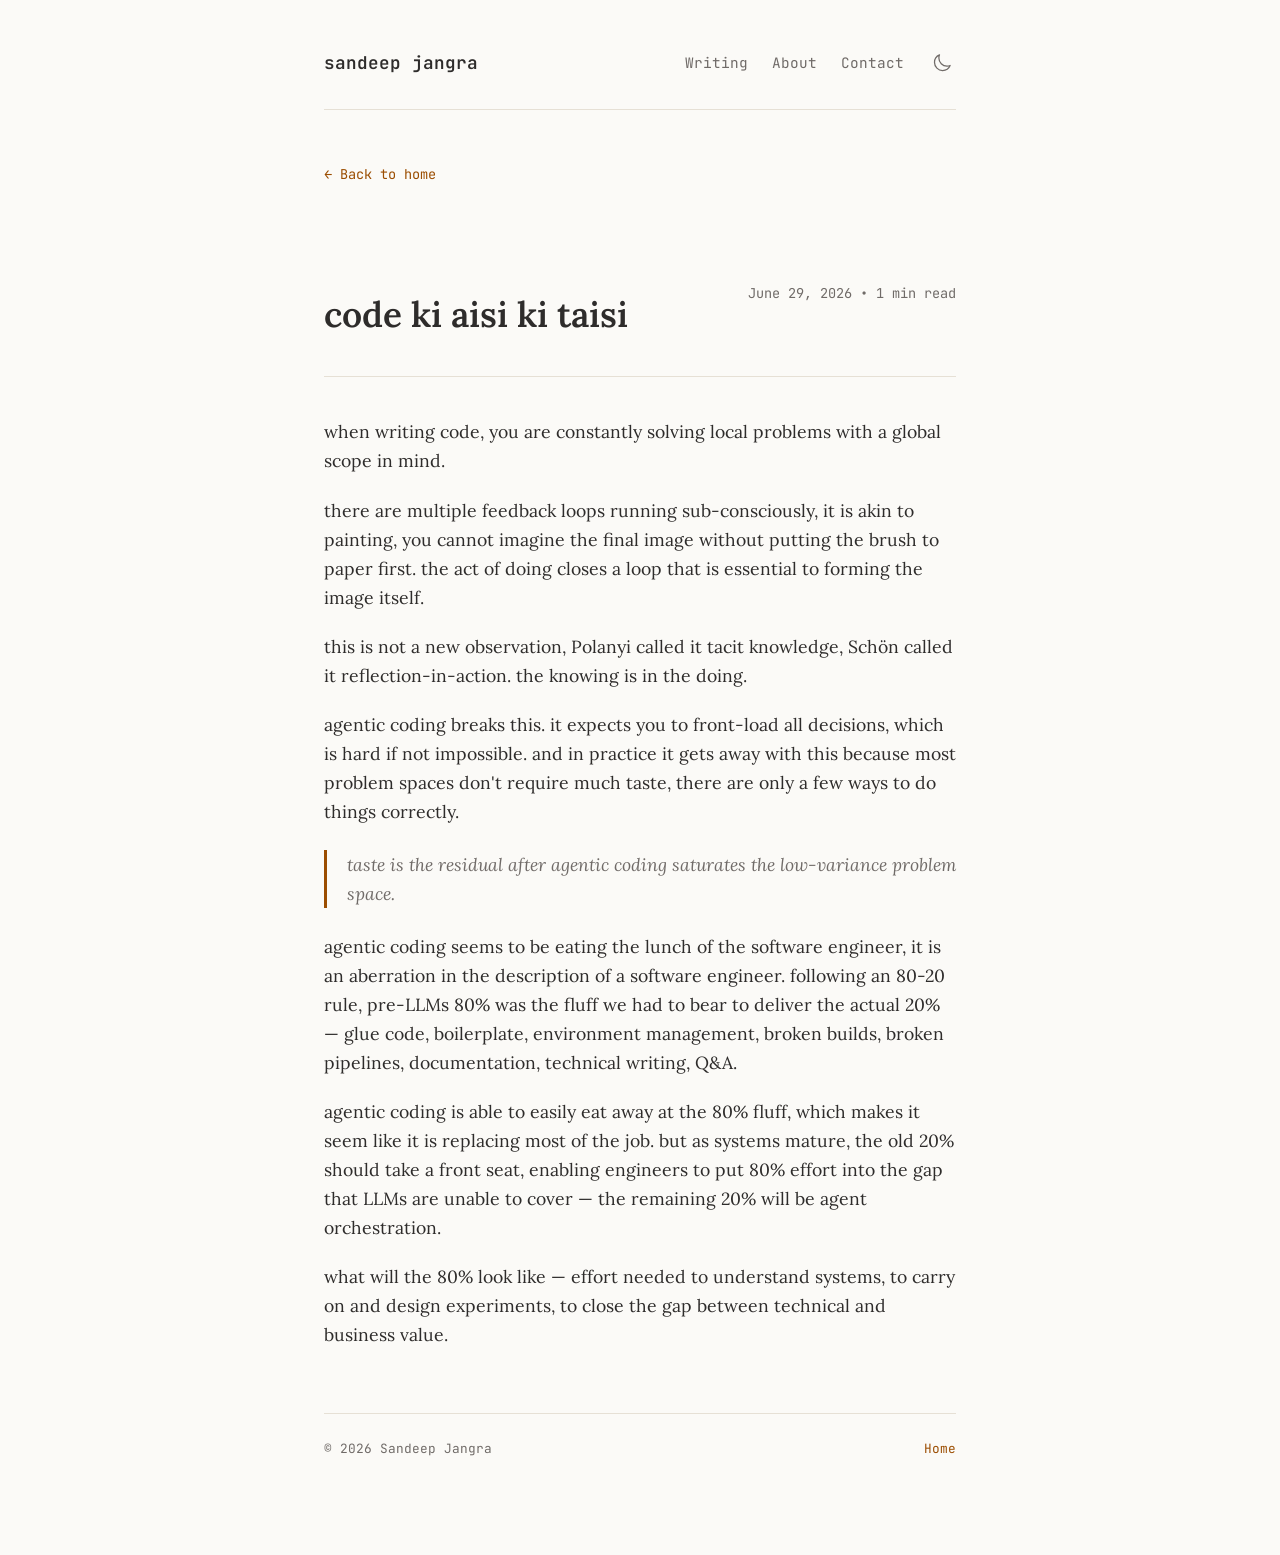
==== posts/code-ki-aisi-ki-taisi.html @ 1ff08525 "setup writing blog publish - code ki aisi ki taisi" ====
<!DOCTYPE html>
<html lang="en">
<head>
    <meta charset="UTF-8">
    <meta name="viewport" content="width=device-width, initial-scale=1.0">
    <title>code ki aisi ki taisi — Sandeep Jangra</title>
    <meta name="description" content="On agentic coding, tacit knowledge, and the shifting 80-20 rule of software engineering.">
    <link rel="stylesheet" href="../style.css">
    <!-- Inline script to prevent theme flashing on load -->
    <script>
        const savedTheme = localStorage.getItem('theme');
        const prefersDark = window.matchMedia('(prefers-color-scheme: dark)').matches;
        document.documentElement.setAttribute('data-theme', savedTheme || (prefersDark ? 'dark' : 'light'));
    </script>
</head>
<body>
    <div class="container">
        <header>
            <div class="logo">
                <a href="../index.html">sandeep jangra</a>
            </div>
            <nav>
                <a href="../index.html#writing">Writing</a>
                <a href="../index.html#about">About</a>
                <a href="../index.html#contact">Contact</a>
                <button id="theme-toggle" class="theme-toggle" aria-label="Toggle dark mode">
                    <!-- Icon loaded via JS -->
                </button>
            </nav>
        </header>

        <main>
            <a href="../index.html" class="article-back">← Back to home</a>
            
            <article>
                <header class="article-header">
                    <h1 class="article-title" style="text-transform: lowercase;">code ki aisi ki taisi</h1>
                    <div class="article-meta">June 29, 2026 • 1 min read</div>
                </header>

                <p>
                    when writing code, you are constantly solving local problems with a global scope in mind.
                </p>

                <p>
                    there are multiple feedback loops running sub-consciously, it is akin to painting, you cannot imagine the final image without putting the brush to paper first. the act of doing closes a loop that is essential to forming the image itself.
                </p>

                <p>
                    this is not a new observation, Polanyi called it tacit knowledge, Schön called it reflection-in-action. the knowing is in the doing.
                </p>

                <p>
                    agentic coding breaks this. it expects you to front-load all decisions, which is hard if not impossible. and in practice it gets away with this because most problem spaces don't require much taste, there are only a few ways to do things correctly.
                </p>

                <blockquote>
                    taste is the residual after agentic coding saturates the low-variance problem space.
                </blockquote>

                <p>
                    agentic coding seems to be eating the lunch of the software engineer, it is an aberration in the description of a software engineer. following an 80-20 rule, pre-LLMs 80% was the fluff we had to bear to deliver the actual 20% — glue code, boilerplate, environment management, broken builds, broken pipelines, documentation, technical writing, Q&A.
                </p>

                <p>
                    agentic coding is able to easily eat away at the 80% fluff, which makes it seem like it is replacing most of the job. but as systems mature, the old 20% should take a front seat, enabling engineers to put 80% effort into the gap that LLMs are unable to cover — the remaining 20% will be agent orchestration.
                </p>

                <p>
                    what will the 80% look like — effort needed to understand systems, to carry on and design experiments, to close the gap between technical and business value.
                </p>
            </article>
        </main>

        <footer>
            <span>© 2026 Sandeep Jangra</span>
            <span><a href="../index.html">Home</a></span>
        </footer>
    </div>

    <script src="../index.js"></script>
</body>
</html>
---- style.css ----
@import url('https://fonts.googleapis.com/css2?family=JetBrains+Mono:wght@400;500;600&family=Lora:ital,wght@0,400;0,500;0,600;0,700;1,400;1,500&display=swap');

:root {
    /* Light Mode Palette - Warm Sepia/Cream */
    --bg: #fbfaf7;
    --bg-card: #f3efe9;
    --text: #2e2c2b;
    --text-muted: #706b68;
    --primary: #9b4d00;
    --primary-hover: #c46200;
    --border: #e6e0d5;
    --code-bg: #f4f0e8;
    --selection-bg: #f2e2cf;
}

[data-theme="dark"] {
    /* Dark Mode Palette - Deep Ink & Warm Accent */
    --bg: #121214;
    --bg-card: #1c1c1f;
    --text: #e2e1e6;
    --text-muted: #9c9a9f;
    --primary: #ff9d3b;
    --primary-hover: #ffb466;
    --border: #2c2c30;
    --code-bg: #1c1c1f;
    --selection-bg: #3d2c1c;
}

/* Global Reset & Base */
* {
    box-sizing: border-box;
}

html {
    scroll-behavior: smooth;
}

body {
    font-family: 'Lora', Georgia, serif;
    font-size: 1.1rem;
    line-height: 1.65;
    color: var(--text);
    background-color: var(--bg);
    margin: 0;
    padding: 0;
    transition: background-color 0.3s ease, color 0.3s ease;
    -webkit-font-smoothing: antialiased;
}

::selection {
    background-color: var(--selection-bg);
}

/* Typographic Defaults */
h1, h2, h3, h4, h5, h6 {
    font-family: 'JetBrains Mono', monospace;
    font-weight: 600;
    line-height: 1.25;
    margin-top: 1.5em;
    margin-bottom: 0.5em;
    color: var(--text);
}

h1 {
    font-size: 1.8rem;
}

h2 {
    font-size: 1.4rem;
    border-bottom: 1px solid var(--border);
    padding-bottom: 0.3em;
    margin-top: 2em;
}

h3 {
    font-size: 1.15rem;
}

a {
    color: var(--primary);
    text-decoration: none;
    transition: color 0.15s ease;
}

a:hover {
    color: var(--primary-hover);
    text-decoration: underline;
    text-underline-offset: 4px;
}

p {
    margin-top: 0;
    margin-bottom: 1.25rem;
}

/* Layout */
.container {
    max-width: 680px;
    margin: 0 auto;
    padding: 2rem 1.5rem 6rem;
}

/* Header & Navigation */
header {
    display: flex;
    justify-content: space-between;
    align-items: center;
    padding: 1rem 0 2rem;
    border-bottom: 1px solid var(--border);
    margin-bottom: 3rem;
}

.logo {
    font-family: 'JetBrains Mono', monospace;
    font-weight: 600;
    font-size: 1.1rem;
}

.logo a {
    color: var(--text);
}

.logo a:hover {
    text-decoration: none;
}

nav {
    display: flex;
    align-items: center;
    gap: 1.5rem;
}

nav a {
    font-family: 'JetBrains Mono', monospace;
    font-size: 0.9rem;
    color: var(--text-muted);
}

nav a:hover {
    color: var(--text);
}

/* Theme Toggle Button */
.theme-toggle {
    background: none;
    border: none;
    cursor: pointer;
    padding: 4px;
    color: var(--text-muted);
    display: flex;
    align-items: center;
    justify-content: center;
    transition: color 0.15s ease;
    border-radius: 4px;
}

.theme-toggle:hover {
    color: var(--text);
    background-color: var(--bg-card);
}

.theme-toggle svg {
    width: 20px;
    height: 20px;
}

/* Intro Section */
.intro {
    margin-bottom: 4rem;
}

.intro p {
    font-size: 1.2rem;
    line-height: 1.7;
}

/* Essay List */
.section-title {
    font-family: 'JetBrains Mono', monospace;
    text-transform: uppercase;
    font-size: 0.85rem;
    letter-spacing: 0.1em;
    color: var(--text-muted);
    margin-bottom: 1.5rem;
    border: none;
    padding: 0;
}

.post-list {
    list-style: none;
    padding: 0;
    margin: 0 0 4rem;
}

.post-item {
    display: flex;
    align-items: baseline;
    justify-content: space-between;
    padding: 0.75rem 0;
    border-bottom: 1px dashed var(--border);
}

.post-item:last-child {
    border-bottom: none;
}

.post-meta {
    font-family: 'JetBrains Mono', monospace;
    font-size: 0.85rem;
    color: var(--text-muted);
    white-space: nowrap;
    margin-right: 1.5rem;
}

.post-title {
    font-weight: 500;
    text-align: left;
    flex-grow: 1;
}

/* Post Styling & Article Elements */
article {
    margin-bottom: 4rem;
}

.article-header {
    margin-bottom: 2.5rem;
}

.article-title {
    font-family: 'Lora', Georgia, serif;
    font-size: 2.2rem;
    font-weight: 600;
    line-height: 1.2;
    margin-bottom: 0.5rem;
}

.article-meta {
    font-family: 'JetBrains Mono', monospace;
    font-size: 0.85rem;
    color: var(--text-muted);
}

.article-back {
    font-family: 'JetBrains Mono', monospace;
    font-size: 0.85rem;
    display: inline-flex;
    align-items: center;
    gap: 0.5rem;
    margin-bottom: 2.5rem;
}

/* Structured Elements for Essays */
blockquote {
    border-left: 3px solid var(--primary);
    margin: 1.5rem 0;
    padding-left: 1.25rem;
    font-style: italic;
    color: var(--text-muted);
}

code {
    font-family: 'JetBrains Mono', monospace;
    font-size: 0.9rem;
    background-color: var(--code-bg);
    padding: 0.15rem 0.3rem;
    border-radius: 3px;
    border: 1px solid var(--border);
}

pre {
    background-color: var(--code-bg);
    padding: 1rem;
    border-radius: 6px;
    overflow-x: auto;
    border: 1px solid var(--border);
    margin: 1.5rem 0;
}

pre code {
    background: none;
    padding: 0;
    border: none;
    font-size: 0.85rem;
    line-height: 1.5;
}

hr {
    border: none;
    border-top: 1px solid var(--border);
    margin: 2.5rem 0;
}

/* Portfolio/About Details */
.portfolio-section {
    margin-bottom: 3rem;
}

.job-item {
    margin-bottom: 1.5rem;
}

.job-title-row {
    display: flex;
    justify-content: space-between;
    align-items: baseline;
}

.job-title {
    font-family: 'JetBrains Mono', monospace;
    font-weight: 600;
    font-size: 0.95rem;
    color: var(--text);
}

.job-date {
    font-family: 'JetBrains Mono', monospace;
    font-size: 0.85rem;
    color: var(--text-muted);
}

.job-description {
    font-size: 0.95rem;
    color: var(--text-muted);
    margin-top: 0.25rem;
    line-height: 1.5;
}

/* Footer styling */
footer {
    border-top: 1px solid var(--border);
    padding-top: 1.5rem;
    display: flex;
    justify-content: space-between;
    align-items: center;
    font-family: 'JetBrains Mono', monospace;
    font-size: 0.8rem;
    color: var(--text-muted);
}

/* Responsive adjustments */
@media (max-width: 600px) {
    .container {
        padding: 1rem 1rem 4rem;
    }
    
    header {
        margin-bottom: 2rem;
    }
    
    .post-item {
        flex-direction: column;
        align-items: flex-start;
        gap: 0.25rem;
    }
    
    .post-meta {
        margin-right: 0;
    }
    
    .job-title-row {
        flex-direction: column;
        align-items: flex-start;
        gap: 0.1rem;
    }
}
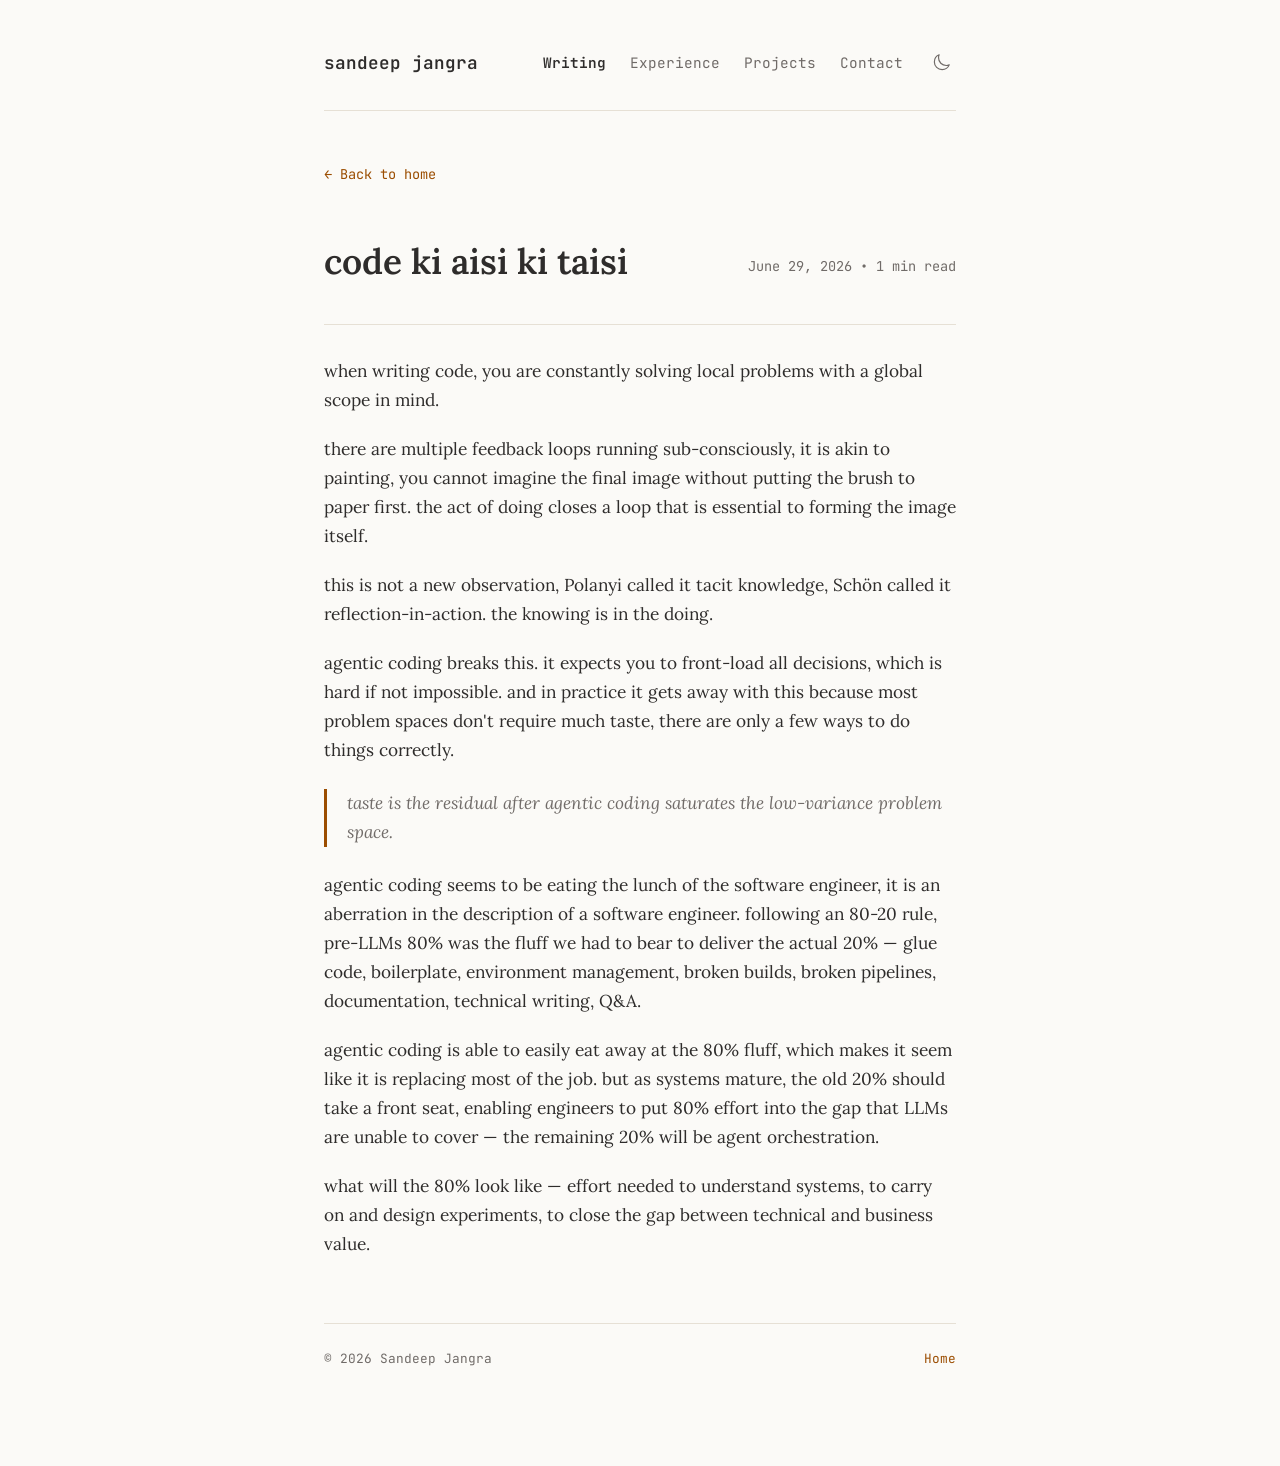
==== commit a1ee9ba7: "Add dedicated projects page, standalone project articles, and unified theme system" ====
--- a/posts/code-ki-aisi-ki-taisi.html
+++ b/posts/code-ki-aisi-ki-taisi.html
@@ -5,6 +5,12 @@
     <meta name="viewport" content="width=device-width, initial-scale=1.0">
     <title>code ki aisi ki taisi — Sandeep Jangra</title>
     <meta name="description" content="On agentic coding, tacit knowledge, and the shifting 80-20 rule of software engineering.">
+    
+    <!-- Google Fonts -->
+    <link rel="preconnect" href="https://fonts.googleapis.com">
+    <link rel="preconnect" href="https://fonts.gstatic.com" crossorigin>
+    <link href="https://fonts.googleapis.com/css2?family=JetBrains+Mono:ital,wght@0,400;0,500;0,600;0,700;1,400&family=Lora:ital,wght@0,400;0,500;0,600;0,700;1,400;1,500&display=swap" rel="stylesheet">
+
     <link rel="stylesheet" href="../style.css">
     <!-- Inline script to prevent theme flashing on load -->
     <script>
@@ -20,9 +26,10 @@
                 <a href="../index.html">sandeep jangra</a>
             </div>
             <nav>
-                <a href="../index.html#writing">Writing</a>
-                <a href="../index.html#about">About</a>
-                <a href="../index.html#contact">Contact</a>
+                <a href="../index.html#writing" class="nav-link active">Writing</a>
+                <a href="../index.html#experience" class="nav-link">Experience</a>
+                <a href="../projects.html" class="nav-link">Projects</a>
+                <a href="../index.html#contact" class="nav-link">Contact</a>
                 <button id="theme-toggle" class="theme-toggle" aria-label="Toggle dark mode">
                     <!-- Icon loaded via JS -->
                 </button>
--- a/style.css
+++ b/style.css
@@ -1,59 +1,98 @@
-@import url('https://fonts.googleapis.com/css2?family=JetBrains+Mono:wght@400;500;600&family=Lora:ital,wght@0,400;0,500;0,600;0,700;1,400;1,500&display=swap');
+/* ==========================================================================
+   THEME & DESIGN SYSTEM TOKENS
+   Easily customize the entire portfolio by adjusting the tokens below.
+   ========================================================================== */
+
+@import url('https://fonts.googleapis.com/css2?family=JetBrains+Mono:ital,wght@0,400;0,500;0,600;0,700;1,400&family=Lora:ital,wght@0,400;0,500;0,600;0,700;1,400;1,500&display=swap');
 
 :root {
-    /* Light Mode Palette - Warm Sepia/Cream */
+    /* Typography Tokens */
+    --font-serif: 'Lora', Georgia, 'Times New Roman', serif;
+    --font-mono: 'JetBrains Mono', ui-monospace, SFMono-Regular, Menlo, Monaco, Consolas, monospace;
+    --font-sans: -apple-system, BlinkMacSystemFont, "Segoe UI", Roboto, Helvetica, Arial, sans-serif;
+    
+    --font-size-base: 1.08rem;
+    --line-height-base: 1.68;
+    
+    /* Layout Tokens */
+    --max-width: 680px;
+    --radius-sm: 4px;
+    --radius-md: 8px;
+    --radius-lg: 12px;
+    --transition-fast: 0.15s ease;
+    --transition-theme: 0.3s ease;
+
+    /* Light Theme Palette - Warm Sepia / Cream / Academic Minimalist */
     --bg: #fbfaf7;
     --bg-card: #f3efe9;
+    --bg-card-hover: #ebe5dc;
     --text: #2e2c2b;
     --text-muted: #706b68;
+    --text-faint: #9c9692;
     --primary: #9b4d00;
     --primary-hover: #c46200;
     --border: #e6e0d5;
+    --border-dashed: #dcd4c6;
     --code-bg: #f4f0e8;
     --selection-bg: #f2e2cf;
+    --shadow-card: 0 2px 8px rgba(0, 0, 0, 0.03);
+    --shadow-hover: 0 4px 14px rgba(0, 0, 0, 0.07);
 }
 
 [data-theme="dark"] {
-    /* Dark Mode Palette - Deep Ink & Warm Accent */
+    /* Dark Theme Palette - Deep Ink & Warm Amber */
     --bg: #121214;
-    --bg-card: #1c1c1f;
+    --bg-card: #1a1a1d;
+    --bg-card-hover: #222226;
     --text: #e2e1e6;
     --text-muted: #9c9a9f;
+    --text-faint: #67656c;
     --primary: #ff9d3b;
     --primary-hover: #ffb466;
     --border: #2c2c30;
+    --border-dashed: #38383e;
     --code-bg: #1c1c1f;
     --selection-bg: #3d2c1c;
-}
-
-/* Global Reset & Base */
+    --shadow-card: 0 2px 8px rgba(0, 0, 0, 0.25);
+    --shadow-hover: 0 4px 16px rgba(0, 0, 0, 0.45);
+}
+
+/* ==========================================================================
+   GLOBAL RESET & BASE
+   ========================================================================== */
+
 * {
     box-sizing: border-box;
 }
 
 html {
     scroll-behavior: smooth;
+    font-size: 16px;
 }
 
 body {
-    font-family: 'Lora', Georgia, serif;
-    font-size: 1.1rem;
-    line-height: 1.65;
+    font-family: var(--font-serif);
+    font-size: var(--font-size-base);
+    line-height: var(--line-height-base);
     color: var(--text);
     background-color: var(--bg);
     margin: 0;
     padding: 0;
-    transition: background-color 0.3s ease, color 0.3s ease;
+    transition: background-color var(--transition-theme), color var(--transition-theme);
     -webkit-font-smoothing: antialiased;
+    -moz-osx-font-smoothing: grayscale;
 }
 
 ::selection {
     background-color: var(--selection-bg);
 }
 
-/* Typographic Defaults */
+/* ==========================================================================
+   TYPOGRAPHY
+   ========================================================================== */
+
 h1, h2, h3, h4, h5, h6 {
-    font-family: 'JetBrains Mono', monospace;
+    font-family: var(--font-mono);
     font-weight: 600;
     line-height: 1.25;
     margin-top: 1.5em;
@@ -66,10 +105,10 @@
 }
 
 h2 {
-    font-size: 1.4rem;
+    font-size: 1.35rem;
     border-bottom: 1px solid var(--border);
-    padding-bottom: 0.3em;
-    margin-top: 2em;
+    padding-bottom: 0.35em;
+    margin-top: 2.2rem;
 }
 
 h3 {
@@ -79,7 +118,7 @@
 a {
     color: var(--primary);
     text-decoration: none;
-    transition: color 0.15s ease;
+    transition: color var(--transition-fast);
 }
 
 a:hover {
@@ -93,14 +132,26 @@
     margin-bottom: 1.25rem;
 }
 
-/* Layout */
+hr {
+    border: none;
+    border-top: 1px solid var(--border);
+    margin: 2.5rem 0;
+}
+
+/* ==========================================================================
+   LAYOUT
+   ========================================================================== */
+
 .container {
-    max-width: 680px;
+    max-width: var(--max-width);
     margin: 0 auto;
     padding: 2rem 1.5rem 6rem;
 }
 
-/* Header & Navigation */
+/* ==========================================================================
+   HEADER & NAVIGATION
+   ========================================================================== */
+
 header {
     display: flex;
     justify-content: space-between;
@@ -111,7 +162,7 @@
 }
 
 .logo {
-    font-family: 'JetBrains Mono', monospace;
+    font-family: var(--font-mono);
     font-weight: 600;
     font-size: 1.1rem;
 }
@@ -130,14 +181,20 @@
     gap: 1.5rem;
 }
 
-nav a {
-    font-family: 'JetBrains Mono', monospace;
+nav a, .nav-link {
+    font-family: var(--font-mono);
     font-size: 0.9rem;
     color: var(--text-muted);
-}
-
-nav a:hover {
-    color: var(--text);
+    transition: color var(--transition-fast);
+}
+
+nav a:hover, .nav-link:hover {
+    color: var(--text);
+}
+
+.nav-link.active, nav a.active {
+    color: var(--text);
+    font-weight: 600;
 }
 
 /* Theme Toggle Button */
@@ -145,13 +202,13 @@
     background: none;
     border: none;
     cursor: pointer;
-    padding: 4px;
-    color: var(--text-muted);
-    display: flex;
+    padding: 5px;
+    color: var(--text-muted);
+    display: inline-flex;
     align-items: center;
     justify-content: center;
-    transition: color 0.15s ease;
-    border-radius: 4px;
+    transition: color var(--transition-fast), background-color var(--transition-fast);
+    border-radius: var(--radius-sm);
 }
 
 .theme-toggle:hover {
@@ -160,13 +217,17 @@
 }
 
 .theme-toggle svg {
-    width: 20px;
-    height: 20px;
-}
-
-/* Intro Section */
+    width: 19px;
+    height: 19px;
+    display: block;
+}
+
+/* ==========================================================================
+   INTRO & SECTION HEADERS
+   ========================================================================== */
+
 .intro {
-    margin-bottom: 4rem;
+    margin-bottom: 3.5rem;
 }
 
 .intro p {
@@ -174,9 +235,8 @@
     line-height: 1.7;
 }
 
-/* Essay List */
 .section-title {
-    font-family: 'JetBrains Mono', monospace;
+    font-family: var(--font-mono);
     text-transform: uppercase;
     font-size: 0.85rem;
     letter-spacing: 0.1em;
@@ -186,18 +246,26 @@
     padding: 0;
 }
 
+.portfolio-section {
+    margin-bottom: 3.5rem;
+}
+
+/* ==========================================================================
+   POSTS & TEASER LISTINGS (HOME & WRITING)
+   ========================================================================== */
+
 .post-list {
     list-style: none;
     padding: 0;
-    margin: 0 0 4rem;
+    margin: 0 0 3.5rem;
 }
 
 .post-item {
     display: flex;
     align-items: baseline;
     justify-content: space-between;
-    padding: 0.75rem 0;
-    border-bottom: 1px dashed var(--border);
+    padding: 0.8rem 0;
+    border-bottom: 1px dashed var(--border-dashed);
 }
 
 .post-item:last-child {
@@ -205,7 +273,7 @@
 }
 
 .post-meta {
-    font-family: 'JetBrains Mono', monospace;
+    font-family: var(--font-mono);
     font-size: 0.85rem;
     color: var(--text-muted);
     white-space: nowrap;
@@ -218,31 +286,229 @@
     flex-grow: 1;
 }
 
-/* Post Styling & Article Elements */
+/* ==========================================================================
+   EXPERIENCE SECTION
+   ========================================================================== */
+
+.job-item {
+    margin-bottom: 2.25rem;
+}
+
+.job-item:last-child {
+    margin-bottom: 0;
+}
+
+.job-title-row {
+    display: flex;
+    justify-content: space-between;
+    align-items: baseline;
+    gap: 1rem;
+    margin-bottom: 0.4rem;
+}
+
+.job-title {
+    font-family: var(--font-mono);
+    font-weight: 600;
+    font-size: 0.95rem;
+    color: var(--text);
+}
+
+.job-date {
+    font-family: var(--font-mono);
+    font-size: 0.85rem;
+    color: var(--text-muted);
+    white-space: nowrap;
+}
+
+.job-description {
+    font-size: 1rem;
+    line-height: 1.65;
+    color: var(--text);
+    opacity: 0.92;
+}
+
+.job-description p {
+    margin-bottom: 0.5rem;
+}
+
+.job-description p:last-child {
+    margin-bottom: 0;
+}
+
+/* ==========================================================================
+   PROJECT CARDS & GRID (projects.html)
+   ========================================================================== */
+
+.project-grid {
+    display: flex;
+    flex-direction: column;
+    gap: 1.75rem;
+    margin: 2rem 0 3.5rem;
+}
+
+.project-card {
+    background-color: var(--bg-card);
+    border: 1px solid var(--border);
+    border-radius: var(--radius-md);
+    padding: 1.5rem;
+    transition: transform var(--transition-fast), border-color var(--transition-fast), background-color var(--transition-fast), box-shadow var(--transition-fast);
+    display: flex;
+    flex-direction: column;
+    text-decoration: none;
+    color: var(--text);
+    box-shadow: var(--shadow-card);
+}
+
+.project-card:hover {
+    background-color: var(--bg-card-hover);
+    border-color: var(--primary);
+    text-decoration: none;
+    transform: translateY(-2px);
+    box-shadow: var(--shadow-hover);
+}
+
+.project-card-header {
+    display: flex;
+    justify-content: space-between;
+    align-items: baseline;
+    gap: 0.75rem;
+    margin-bottom: 0.6rem;
+    flex-wrap: wrap;
+}
+
+.project-card-title {
+    font-family: var(--font-mono);
+    font-size: 1.15rem;
+    font-weight: 600;
+    color: var(--text);
+    display: flex;
+    align-items: center;
+    gap: 0.5rem;
+}
+
+.project-card-title a {
+    color: var(--text);
+    text-decoration: none;
+}
+
+.project-card:hover .project-card-title a,
+.project-card:hover .project-card-title {
+    color: var(--primary);
+}
+
+.project-card-date {
+    font-family: var(--font-mono);
+    font-size: 0.85rem;
+    color: var(--text-muted);
+}
+
+.project-card-desc {
+    font-size: 1rem;
+    line-height: 1.6;
+    color: var(--text);
+    opacity: 0.92;
+    margin-bottom: 1.25rem;
+}
+
+.project-card-tags {
+    display: flex;
+    flex-wrap: wrap;
+    gap: 0.4rem;
+    margin-top: auto;
+}
+
+.project-tag {
+    font-family: var(--font-mono);
+    font-size: 0.75rem;
+    background-color: var(--code-bg);
+    color: var(--text-muted);
+    padding: 0.2rem 0.5rem;
+    border-radius: var(--radius-sm);
+    border: 1px solid var(--border);
+}
+
+.project-card-actions {
+    display: flex;
+    align-items: center;
+    justify-content: space-between;
+    margin-top: 1.25rem;
+    padding-top: 0.85rem;
+    border-top: 1px dashed var(--border-dashed);
+    font-family: var(--font-mono);
+    font-size: 0.85rem;
+}
+
+.project-card-link-primary {
+    font-weight: 500;
+    color: var(--primary);
+}
+
+.project-card-link-ext {
+    color: var(--text-muted);
+}
+
+.project-card-link-ext:hover {
+    color: var(--primary);
+}
+
+/* ==========================================================================
+   BADGES & STATUS PILLS
+   ========================================================================== */
+
+.badge {
+    font-family: var(--font-mono);
+    font-size: 0.72rem;
+    font-weight: 600;
+    text-transform: uppercase;
+    letter-spacing: 0.05em;
+    padding: 0.15rem 0.45rem;
+    border-radius: var(--radius-sm);
+    display: inline-block;
+    vertical-align: middle;
+    margin-left: 0.4rem;
+}
+
+.badge-wip {
+    background-color: var(--selection-bg);
+    color: var(--primary);
+    border: 1px solid var(--primary);
+}
+
+.badge-tag {
+    background-color: var(--code-bg);
+    color: var(--text-muted);
+    border: 1px solid var(--border);
+}
+
+/* ==========================================================================
+   ARTICLE & ESSAY PAGES (posts/*.html & projects/*.html)
+   ========================================================================== */
+
 article {
     margin-bottom: 4rem;
 }
 
 .article-header {
-    margin-bottom: 2.5rem;
+    margin-bottom: 2rem;
 }
 
 .article-title {
-    font-family: 'Lora', Georgia, serif;
+    font-family: var(--font-serif);
     font-size: 2.2rem;
     font-weight: 600;
     line-height: 1.2;
     margin-bottom: 0.5rem;
+    margin-top: 0;
 }
 
 .article-meta {
-    font-family: 'JetBrains Mono', monospace;
+    font-family: var(--font-mono);
     font-size: 0.85rem;
     color: var(--text-muted);
 }
 
 .article-back {
-    font-family: 'JetBrains Mono', monospace;
+    font-family: var(--font-mono);
     font-size: 0.85rem;
     display: inline-flex;
     align-items: center;
@@ -250,7 +516,7 @@
     margin-bottom: 2.5rem;
 }
 
-/* Structured Elements for Essays */
+/* Structured Article Elements */
 blockquote {
     border-left: 3px solid var(--primary);
     margin: 1.5rem 0;
@@ -260,18 +526,18 @@
 }
 
 code {
-    font-family: 'JetBrains Mono', monospace;
-    font-size: 0.9rem;
+    font-family: var(--font-mono);
+    font-size: 0.88rem;
     background-color: var(--code-bg);
-    padding: 0.15rem 0.3rem;
-    border-radius: 3px;
+    padding: 0.15rem 0.35rem;
+    border-radius: var(--radius-sm);
     border: 1px solid var(--border);
 }
 
 pre {
     background-color: var(--code-bg);
-    padding: 1rem;
-    border-radius: 6px;
+    padding: 1rem 1.25rem;
+    border-radius: var(--radius-md);
     overflow-x: auto;
     border: 1px solid var(--border);
     margin: 1.5rem 0;
@@ -285,60 +551,97 @@
     line-height: 1.5;
 }
 
-hr {
-    border: none;
-    border-top: 1px solid var(--border);
-    margin: 2.5rem 0;
-}
-
-/* Portfolio/About Details */
-.portfolio-section {
-    margin-bottom: 3rem;
-}
-
-.job-item {
-    margin-bottom: 1.5rem;
-}
-
-.job-title-row {
-    display: flex;
-    justify-content: space-between;
-    align-items: baseline;
-}
-
-.job-title {
-    font-family: 'JetBrains Mono', monospace;
-    font-weight: 600;
-    font-size: 0.95rem;
-    color: var(--text);
-}
-
-.job-date {
-    font-family: 'JetBrains Mono', monospace;
-    font-size: 0.85rem;
-    color: var(--text-muted);
-}
-
-.job-description {
-    font-size: 0.95rem;
-    color: var(--text-muted);
-    margin-top: 0.25rem;
-    line-height: 1.5;
-}
-
-/* Footer styling */
+/* Project Detail Meta Box */
+.project-meta-box {
+    background-color: var(--bg-card);
+    border: 1px solid var(--border);
+    border-radius: var(--radius-md);
+    padding: 1rem 1.25rem;
+    margin: 1.5rem 0 2rem;
+    font-family: var(--font-mono);
+    font-size: 0.85rem;
+}
+
+.project-meta-row {
+    display: flex;
+    gap: 0.75rem;
+    margin-bottom: 0.4rem;
+}
+
+.project-meta-row:last-child {
+    margin-bottom: 0;
+}
+
+.project-meta-label {
+    color: var(--text-muted);
+    min-width: 90px;
+}
+
+.project-meta-val {
+    color: var(--text);
+}
+
+/* Media, Images & Figure Styles */
+figure {
+    margin: 1.5rem 0;
+    padding: 0;
+}
+
+figure img, .project-image {
+    width: 100%;
+    max-width: 100%;
+    height: auto;
+    border-radius: var(--radius-md);
+    border: 1px solid var(--border);
+    background-color: var(--code-bg);
+    display: block;
+}
+
+figcaption {
+    font-family: var(--font-mono);
+    font-size: 0.8rem;
+    color: var(--text-muted);
+    margin-top: 0.5rem;
+    text-align: center;
+}
+
+.project-images-grid {
+    display: grid;
+    grid-template-columns: repeat(auto-fit, minmax(260px, 1fr));
+    gap: 1rem;
+    margin: 1.25rem 0;
+}
+
+.project-preview-block {
+    margin: 1.5rem 0;
+}
+
+.project-preview-block pre {
+    margin: 0;
+    font-size: 0.8rem;
+    line-height: 1.35;
+    overflow-x: auto;
+}
+
+/* ==========================================================================
+   FOOTER
+   ========================================================================== */
+
 footer {
     border-top: 1px solid var(--border);
     padding-top: 1.5rem;
     display: flex;
     justify-content: space-between;
     align-items: center;
-    font-family: 'JetBrains Mono', monospace;
+    font-family: var(--font-mono);
     font-size: 0.8rem;
     color: var(--text-muted);
 }
 
-/* Responsive adjustments */
+/* ==========================================================================
+   RESPONSIVE ADJUSTMENTS
+   ========================================================================== */
+
 @media (max-width: 600px) {
     .container {
         padding: 1rem 1rem 4rem;
@@ -346,6 +649,10 @@
     
     header {
         margin-bottom: 2rem;
+    }
+    
+    nav {
+        gap: 1rem;
     }
     
     .post-item {
@@ -363,4 +670,15 @@
         align-items: flex-start;
         gap: 0.1rem;
     }
-}
+    
+    .project-card-header {
+        flex-direction: column;
+        align-items: flex-start;
+        gap: 0.25rem;
+    }
+    
+    .project-meta-row {
+        flex-direction: column;
+        gap: 0.15rem;
+    }
+}
